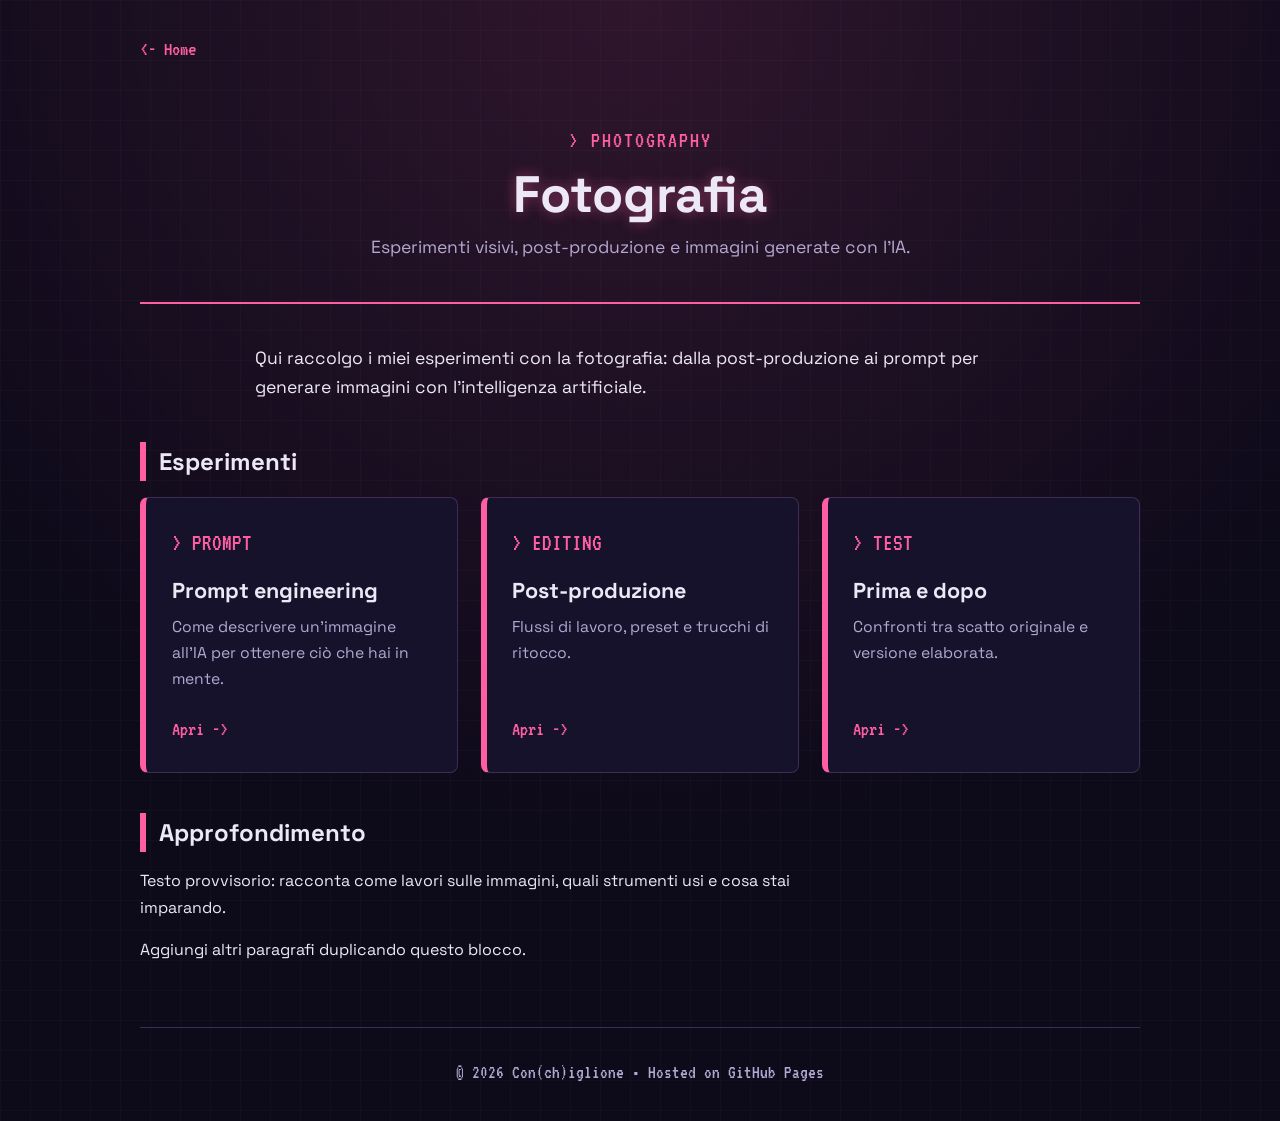
==== progetti/fotografia/index.html @ d866c7fc "Add index.html for photography project Created a new HTML file for photography projects with structu" ====
<!DOCTYPE html>
<html lang="it">
<head>
  <meta charset="UTF-8">
  <meta name="viewport" content="width=device-width, initial-scale=1.0">
  <!-- ✏️ MODIFICA TESTO: titolo della scheda del browser -->
  <title>Fotografia | Conchiglione</title>
  <link rel="preconnect" href="https://fonts.googleapis.com">
  <link rel="preconnect" href="https://fonts.gstatic.com" crossorigin>
  <link href="https://fonts.googleapis.com/css2?family=VT323&family=Space+Grotesk:wght@400;600;700&display=swap" rel="stylesheet">
  <link rel="stylesheet" href="../../assets/style.css">
</head>

<!-- 🎨 COLORE: cambia la classe del body (tema-fotografia | tema-gallery | tema-musica | tema-giapponese | tema-camino | tema-software) -->
<body class="tema-fotografia">
  <div class="container">

    <nav class="crumb"><a href="../../index.html">&lt;- Home</a></nav>

    <header>
      <!-- ✏️ MODIFICA TESTO: etichetta, titolo e sottotitolo -->
      <div class="badge">&gt; PHOTOGRAPHY</div>
      <h1>Fotografia</h1>
      <p class="subtitle">Esperimenti visivi, post-produzione e immagini generate con l'IA.</p>
    </header>

    <main>
      <!-- ✏️ MODIFICA TESTO: introduzione -->
      <p class="intro">Qui raccolgo i miei esperimenti con la fotografia: dalla post-produzione ai prompt per generare immagini con l'intelligenza artificiale.</p>

      <h2 class="sezione">Esperimenti</h2>
      <!-- ✏️ MODIFICA TESTO e LINK: cambia titolo, descrizione e href="#" di ogni card. Duplica o elimina i blocchi a piacere. -->
      <div class="grid">
        <a href="#" class="card">
          <div>
            <div class="card-tag">&gt; PROMPT</div>
            <h2>Prompt engineering</h2>
            <p>Come descrivere un'immagine all'IA per ottenere ciò che hai in mente.</p>
          </div>
          <span class="card-link">Apri -&gt;</span>
        </a>
        <a href="#" class="card">
          <div>
            <div class="card-tag">&gt; EDITING</div>
            <h2>Post-produzione</h2>
            <p>Flussi di lavoro, preset e trucchi di ritocco.</p>
          </div>
          <span class="card-link">Apri -&gt;</span>
        </a>
        <a href="#" class="card">
          <div>
            <div class="card-tag">&gt; TEST</div>
            <h2>Prima e dopo</h2>
            <p>Confronti tra scatto originale e versione elaborata.</p>
          </div>
          <span class="card-link">Apri -&gt;</span>
        </a>
      </div>

      <h2 class="sezione">Approfondimento</h2>
      <!-- ✏️ MODIFICA TESTO: testo libero -->
      <div class="contenuto">
        <p>Testo provvisorio: racconta come lavori sulle immagini, quali strumenti usi e cosa stai imparando.</p>
        <p>Aggiungi altri paragrafi duplicando questo blocco.</p>
      </div>
    </main>

    <footer>
      <!-- ✏️ MODIFICA TESTO: footer -->
      &copy; 2026 Con(ch)iglione • Hosted on GitHub Pages
    </footer>
  </div>
</body>
</html>
---- assets/style.css ----
/* =========================================================
   CONCHIGLIONE - STILE CONDIVISO (home + tutte le pagine)
   Per cambiare un colore: modifica SOLO la sezione "TEMI".
   ========================================================= */

:root {
  --bg: #0d0a1a;
  --card: #16122b;
  --text: #ece8f5;
  --text-dim: #b3a8d1;       /* contrasto >= 7:1 su sfondo scuro */
  --border: #3b2d54;
  --accent: #00f0ff;         /* colore di default (se la pagina non ha tema) */
  --accent-rgb: 0, 240, 255; /* stesso colore in RGB, serve per i bagliori */
}

/* ---------- TEMI: un colore per argomento ----------
   Uso: <body class="tema-fotografia"> oppure <a class="card tema-musica">
   Per un nuovo colore cambia i due valori (hex + rgb).            */
.tema-fotografia { --accent: #ff5fa2; --accent-rgb: 255, 95, 162; }  /* rosa: emozione, creativita' */
.tema-gallery    { --accent: #ffb703; --accent-rgb: 255, 183, 3; }   /* ambra: calore, esposizione */
.tema-musica     { --accent: #a98bff; --accent-rgb: 169, 139, 255; } /* viola: immaginazione, suono */
.tema-giapponese { --accent: #ff5a4d; --accent-rgb: 255, 90, 77; }   /* vermiglio: Giappone, energia */
.tema-camino     { --accent: #5fe08d; --accent-rgb: 95, 224, 141; }  /* verde: natura, cammino */
.tema-software   { --accent: #2fd8ff; --accent-rgb: 47, 216, 255; }  /* ciano: tecnologia, logica */

* { box-sizing: border-box; margin: 0; padding: 0; }

body {
  background: var(--bg);
  color: var(--text);
  font-family: 'Space Grotesk', system-ui, sans-serif;
  line-height: 1.65;
  padding: 2rem 1rem;
  background-image:
    radial-gradient(circle at 50% 0%, rgba(var(--accent-rgb), .14), transparent 65%),
    linear-gradient(rgba(255,255,255,.02) 1px, transparent 1px),
    linear-gradient(90deg, rgba(255,255,255,.02) 1px, transparent 1px);
  background-size: 100% 100%, 30px 30px, 30px 30px;
}

.container { max-width: 1000px; margin: 0 auto; }
a { color: var(--accent); }
a:focus-visible { outline: 3px solid var(--accent); outline-offset: 4px; }

.retro { font-family: 'VT323', monospace; letter-spacing: 1px; }

/* ---------- Header ---------- */
header { text-align: center; padding: 2.5rem 1rem; margin-bottom: 2.5rem; border-bottom: 2px solid var(--accent); }
.badge { font-family: 'VT323', monospace; font-size: 1.4rem; color: var(--accent); letter-spacing: 2px; }
h1 { font-size: clamp(2rem, 6vw, 3.2rem); line-height: 1.15; margin: .4rem 0; text-shadow: 0 0 14px rgba(var(--accent-rgb), .45); }
.subtitle { color: var(--text-dim); font-size: 1.1rem; max-width: 60ch; margin: .5rem auto 0; }

/* ---------- Home: griglia di card ---------- */
.grid { display: grid; grid-template-columns: repeat(auto-fit, minmax(290px, 1fr)); gap: 1.4rem; }

.card {
  display: flex; flex-direction: column; justify-content: space-between;
  background: var(--card); color: inherit; text-decoration: none;
  border: 1px solid var(--border); border-left: 6px solid var(--accent);
  border-radius: 8px; padding: 1.6rem;
  transition: transform .25s ease, box-shadow .25s ease, border-color .25s ease;
}
.card:hover, .card:focus-visible {
  transform: translateY(-4px); border-color: var(--accent);
  box-shadow: 0 10px 24px rgba(var(--accent-rgb), .2);
  outline: none;
}
.card-tag { font-family: 'VT323', monospace; font-size: 1.5rem; color: var(--accent); margin-bottom: .6rem; }
.card h2 { font-size: 1.35rem; margin-bottom: .4rem; }
.card p { color: var(--text-dim); font-size: .98rem; flex-grow: 1; }
.card-link { font-family: 'VT323', monospace; font-size: 1.3rem; color: var(--accent); margin-top: 1.2rem; }

/* ---------- Pagine argomento ---------- */
.crumb { font-family: 'VT323', monospace; font-size: 1.3rem; margin-bottom: 1rem; }
.crumb a { text-decoration: none; }
.crumb a:hover { text-decoration: underline; }

.intro { max-width: 70ch; margin: 0 auto 2.5rem; font-size: 1.1rem; }
h2.sezione { font-size: 1.5rem; margin: 2.5rem 0 1rem; padding-left: .8rem; border-left: 6px solid var(--accent); }
.contenuto p { max-width: 70ch; margin-bottom: 1rem; }

/* ---------- Footer ---------- */
footer { text-align: center; margin-top: 4rem; padding-top: 1.8rem; border-top: 1px solid var(--border);
  color: var(--text-dim); font-family: 'VT323', monospace; font-size: 1.2rem; }

@media (prefers-reduced-motion: reduce) { .card { transition: none; } .card:hover { transform: none; } }
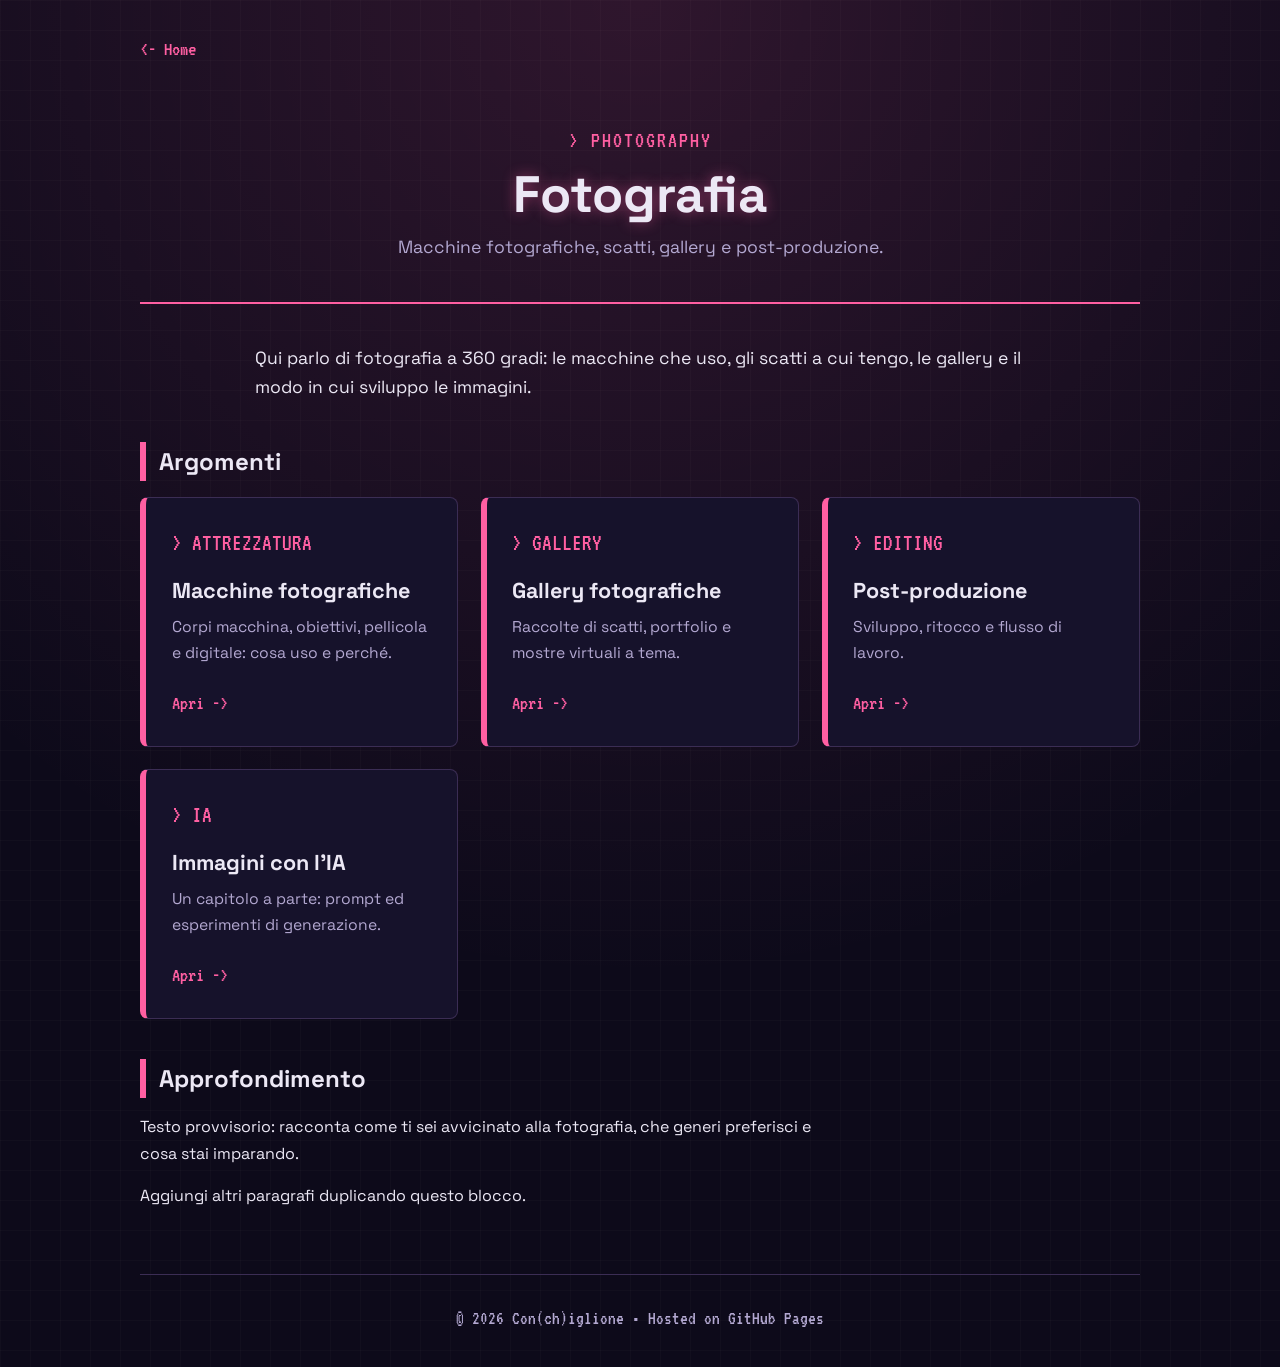
==== commit c18433ce: "Update photography section content and topics" ====
--- a/progetti/fotografia/index.html
+++ b/progetti/fotografia/index.html
@@ -11,7 +11,7 @@
   <link rel="stylesheet" href="../../assets/style.css">
 </head>
 
-<!-- 🎨 COLORE: cambia la classe del body (tema-fotografia | tema-gallery | tema-musica | tema-giapponese | tema-camino | tema-software) -->
+<!-- 🎨 COLORE: cambia la classe del body (tema-fotografia | tema-biciclette | tema-musica | tema-giapponese | tema-camino | tema-software) -->
 <body class="tema-fotografia">
   <div class="container">
 
@@ -21,21 +21,29 @@
       <!-- ✏️ MODIFICA TESTO: etichetta, titolo e sottotitolo -->
       <div class="badge">&gt; PHOTOGRAPHY</div>
       <h1>Fotografia</h1>
-      <p class="subtitle">Esperimenti visivi, post-produzione e immagini generate con l'IA.</p>
+      <p class="subtitle">Macchine fotografiche, scatti, gallery e post-produzione.</p>
     </header>
 
     <main>
       <!-- ✏️ MODIFICA TESTO: introduzione -->
-      <p class="intro">Qui raccolgo i miei esperimenti con la fotografia: dalla post-produzione ai prompt per generare immagini con l'intelligenza artificiale.</p>
+      <p class="intro">Qui parlo di fotografia a 360 gradi: le macchine che uso, gli scatti a cui tengo, le gallery e il modo in cui sviluppo le immagini.</p>
 
-      <h2 class="sezione">Esperimenti</h2>
+      <h2 class="sezione">Argomenti</h2>
       <!-- ✏️ MODIFICA TESTO e LINK: cambia titolo, descrizione e href="#" di ogni card. Duplica o elimina i blocchi a piacere. -->
       <div class="grid">
         <a href="#" class="card">
           <div>
-            <div class="card-tag">&gt; PROMPT</div>
-            <h2>Prompt engineering</h2>
-            <p>Come descrivere un'immagine all'IA per ottenere ciò che hai in mente.</p>
+            <div class="card-tag">&gt; ATTREZZATURA</div>
+            <h2>Macchine fotografiche</h2>
+            <p>Corpi macchina, obiettivi, pellicola e digitale: cosa uso e perché.</p>
+          </div>
+          <span class="card-link">Apri -&gt;</span>
+        </a>
+        <a href="#" class="card">
+          <div>
+            <div class="card-tag">&gt; GALLERY</div>
+            <h2>Gallery fotografiche</h2>
+            <p>Raccolte di scatti, portfolio e mostre virtuali a tema.</p>
           </div>
           <span class="card-link">Apri -&gt;</span>
         </a>
@@ -43,15 +51,15 @@
           <div>
             <div class="card-tag">&gt; EDITING</div>
             <h2>Post-produzione</h2>
-            <p>Flussi di lavoro, preset e trucchi di ritocco.</p>
+            <p>Sviluppo, ritocco e flusso di lavoro.</p>
           </div>
           <span class="card-link">Apri -&gt;</span>
         </a>
         <a href="#" class="card">
           <div>
-            <div class="card-tag">&gt; TEST</div>
-            <h2>Prima e dopo</h2>
-            <p>Confronti tra scatto originale e versione elaborata.</p>
+            <div class="card-tag">&gt; IA</div>
+            <h2>Immagini con l'IA</h2>
+            <p>Un capitolo a parte: prompt ed esperimenti di generazione.</p>
           </div>
           <span class="card-link">Apri -&gt;</span>
         </a>
@@ -60,7 +68,7 @@
       <h2 class="sezione">Approfondimento</h2>
       <!-- ✏️ MODIFICA TESTO: testo libero -->
       <div class="contenuto">
-        <p>Testo provvisorio: racconta come lavori sulle immagini, quali strumenti usi e cosa stai imparando.</p>
+        <p>Testo provvisorio: racconta come ti sei avvicinato alla fotografia, che generi preferisci e cosa stai imparando.</p>
         <p>Aggiungi altri paragrafi duplicando questo blocco.</p>
       </div>
     </main>
--- a/assets/style.css
+++ b/assets/style.css
@@ -17,7 +17,7 @@
    Uso: <body class="tema-fotografia"> oppure <a class="card tema-musica">
    Per un nuovo colore cambia i due valori (hex + rgb).            */
 .tema-fotografia { --accent: #ff5fa2; --accent-rgb: 255, 95, 162; }  /* rosa: emozione, creativita' */
-.tema-gallery    { --accent: #ffb703; --accent-rgb: 255, 183, 3; }   /* ambra: calore, esposizione */
+.tema-biciclette { --accent: #ffb703; --accent-rgb: 255, 183, 3; }   /* ambra: energia, movimento, ottimismo */
 .tema-musica     { --accent: #a98bff; --accent-rgb: 169, 139, 255; } /* viola: immaginazione, suono */
 .tema-giapponese { --accent: #ff5a4d; --accent-rgb: 255, 90, 77; }   /* vermiglio: Giappone, energia */
 .tema-camino     { --accent: #5fe08d; --accent-rgb: 95, 224, 141; }  /* verde: natura, cammino */
